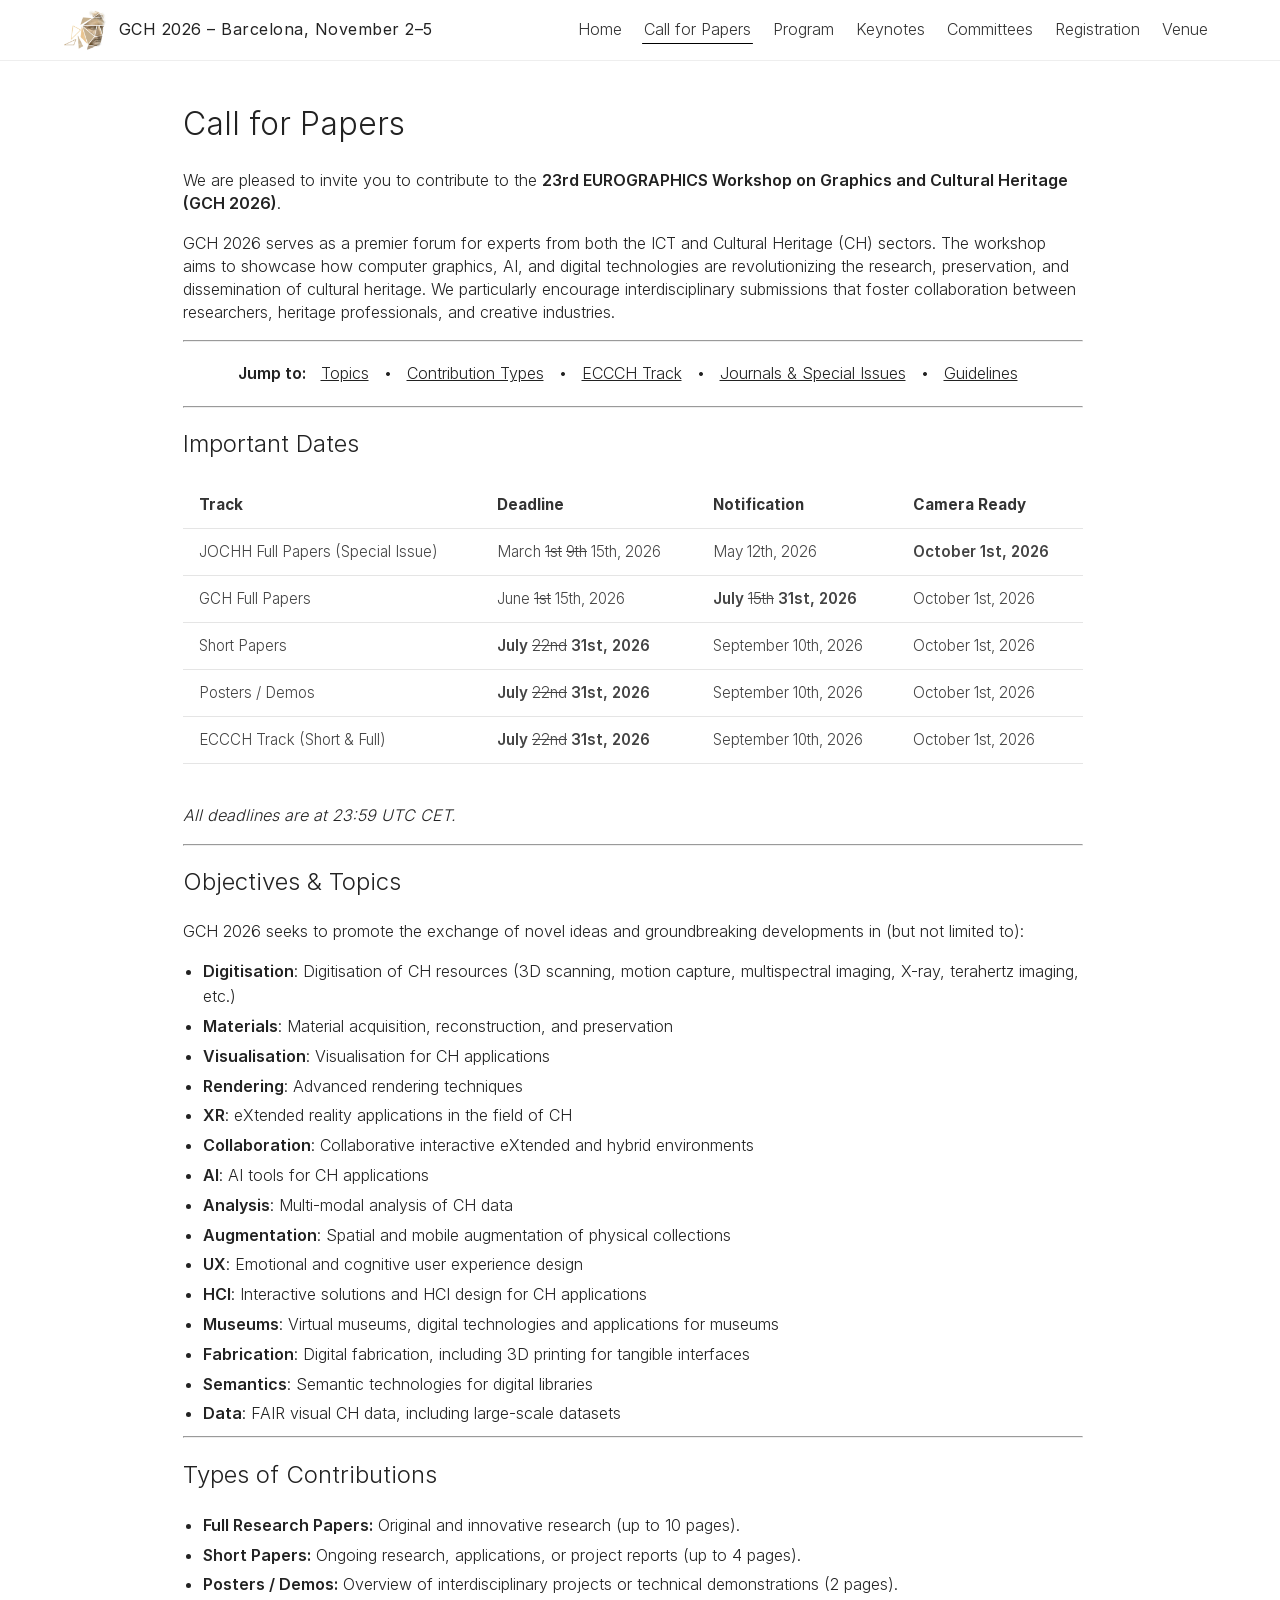
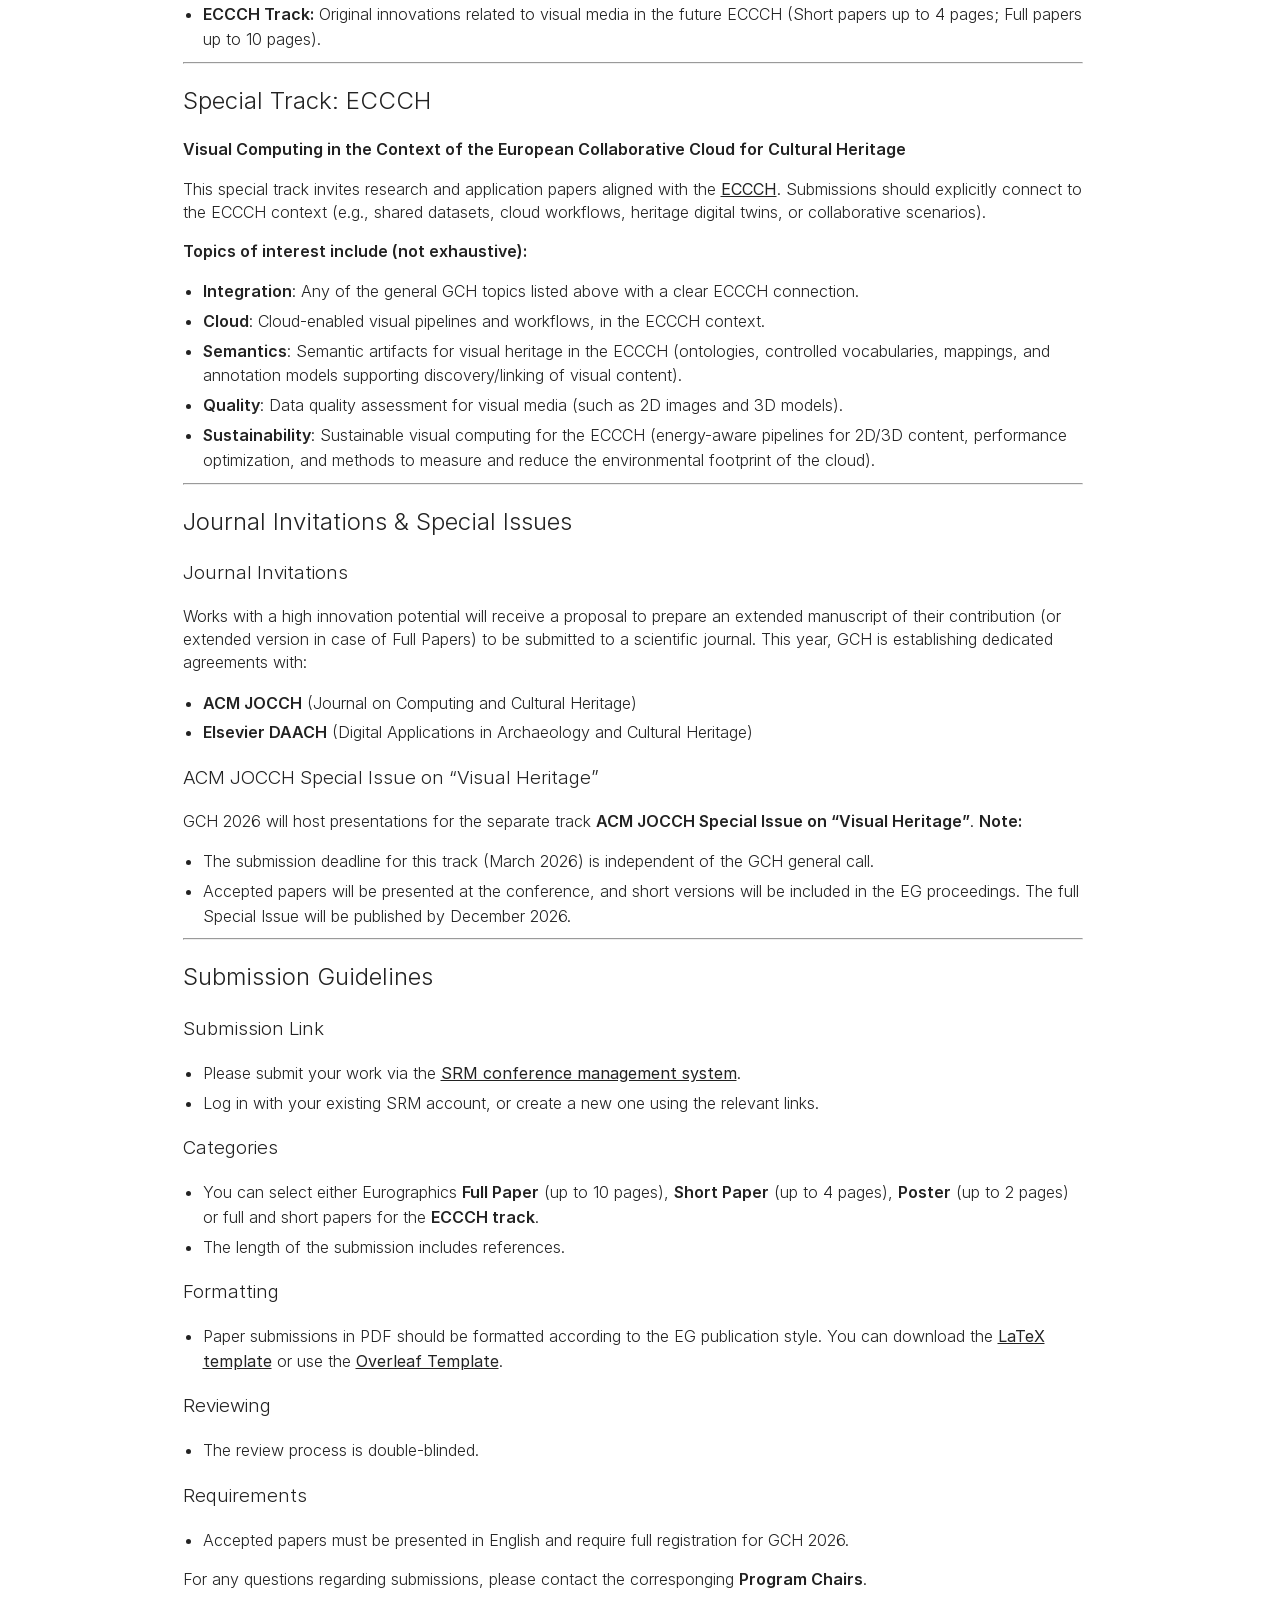
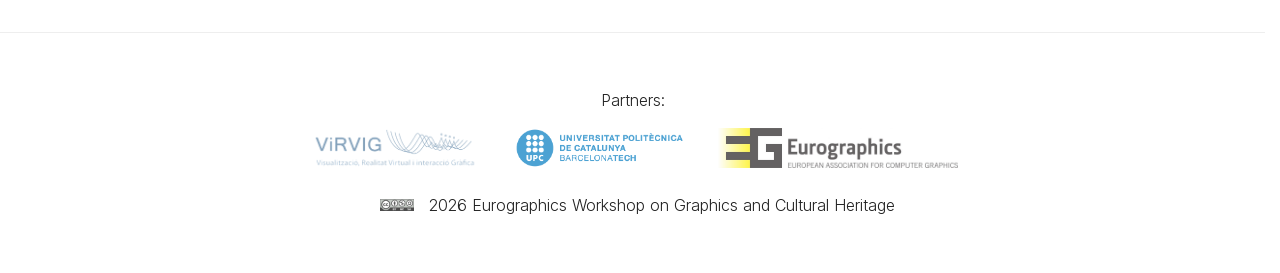
==== call-for-papers/index.html @ 3eab56d6 "registration opened" ====
<!DOCTYPE html>
<html lang="en">
<head>
  <meta name="google-site-verification" content="f0fb345a88e001f7" />
  
  <meta charset="UTF-8">
  <meta name="viewport" content="width=device-width, initial-scale=1.0">
  <title>Call for Papers - GCH 2026</title>
  <meta name="description" content="GCH 2026 — Eurographics Workshop on Graphics and Cultural Heritage. Barcelona, Nov 2–5. Call for papers, program, keynotes, and registration.">
  <meta name="keywords" content="GCH, Graphics and Cultural Heritage, Eurographics, conference, Barcelona 2026">
  <link rel="canonical" href="https://eg-gch2026.github.io/call-for-papers/">

  
  <meta property="og:type" content="article">
  <meta property="og:title" content="Call for Papers | GCH 2026 – Barcelona, November 2–5">
  <meta property="og:description" content="GCH 2026 — Eurographics Workshop on Graphics and Cultural Heritage. Barcelona, Nov 2–5. Call for papers, program, keynotes, and registration.">
  <meta property="og:image" content="https://eg-gch2026.github.io/images/hero-barcelona.jpg">
  <meta property="og:url" content="https://eg-gch2026.github.io/call-for-papers/">

  
  <meta name="twitter:card" content="summary_large_image">
  <meta name="twitter:title" content="Call for Papers | GCH 2026 – Barcelona, November 2–5">
  <meta name="twitter:description" content="GCH 2026 — Eurographics Workshop on Graphics and Cultural Heritage. Barcelona, Nov 2–5. Call for papers, program, keynotes, and registration.">
  <meta name="twitter:image" content="https://eg-gch2026.github.io/images/hero-barcelona.jpg">

  <meta http-equiv="Cache-Control" content="no-cache, no-store, must-revalidate">
  <meta http-equiv="Pragma" content="no-cache">
  <meta http-equiv="Expires" content="0">

  <link rel="stylesheet" href="https://eg-gch2026.github.io/css/style.css?v=1786518455">

  
  <script type="application/ld+json">
  {
    "@context": "https://schema.org",
    "@type": "Event",
    "name": "GCH 2026 – Barcelona, November 2–5",
    "startDate": "2026-11-02",
    "endDate": "2026-11-04",
    "eventAttendanceMode": "https://schema.org/OfflineEventAttendanceMode",
    "eventStatus": "https://schema.org/EventScheduled",
    "location": {
      "@type": "Place",
      "name": "Barcelona",
      "address": {
        "@type": "PostalAddress",
        "addressLocality": "Barcelona",
        "addressCountry": "ES"
      }
    },
    "image": ["https:\/\/eg-gch2026.github.io\/images\/hero-barcelona.jpg"],
    "description": "GCH 2026 — Eurographics Workshop on Graphics and Cultural Heritage. Barcelona, Nov 2–5. Call for papers, program, keynotes, and registration.",
    "organizer": {
      "@type": "Organization",
      "name": "Eurographics Workshop on GCH",
      "url": "https:\/\/eg-gch2026.github.io\/"
    },
    "performer": [
      {
      "@type": "Organization",
      "name": "Eurographics Workshop on GCH"
      }
    ],
    "offers": {
      "@type": "Offer",
      "url": "https:\/\/eg-gch2026.github.io\/registration/",
      "price": "0",
      "priceCurrency": "EUR",
      "availability": "https://schema.org/InStock",
      "validFrom": "2026-02-11T00:00:00Z"
    }
  }
  </script>


<script async src="https://www.googletagmanager.com/gtag/js?id=G-QQ6SKV91PN"></script>
<script>
  window.dataLayer = window.dataLayer || [];
  function gtag(){dataLayer.push(arguments);}
  gtag('js', new Date());

  gtag('config', 'G-QQ6SKV91PN');
</script>



</head>
<body>
  
  <noscript><iframe src="https://www.googletagmanager.com/ns.html?id=GTM-W7Z5C3RF"
  height="0" width="0" style="display:none;visibility:hidden"></iframe></noscript>
  
  <header>
  <nav>
    <div class="nav-brand">
      <img src="https://eg-gch2026.github.io/images/logo.png" alt="Logo">
      <span class="title">GCH 2026 – Barcelona, November 2–5</span>
    </div>

    <div class="nav-menu">
                                      
      
        
        
        
        
        <a href="https://eg-gch2026.github.io/" >
          Home
        </a>
      
        
        
        
        
        <a href="https://eg-gch2026.github.io/call-for-papers/" class="is-current" aria-current="page">
          Call for Papers
        </a>
      
        
        
        
        
        <a href="https://eg-gch2026.github.io/program/" >
          Program
        </a>
      
        
        
        
        
        <a href="https://eg-gch2026.github.io/keynotes/" >
          Keynotes
        </a>
      
        
        
        
        
        <a href="https://eg-gch2026.github.io/committees/" >
          Committees
        </a>
      
        
        
        
        
        <a href="https://eg-gch2026.github.io/registration/" >
          Registration
        </a>
      
        
        
        
        
        <a href="https://eg-gch2026.github.io/venue/" >
          Venue
        </a>
      
    </div>
  </nav>
</header>
  
  <main>
    <h1>Call for Papers</h1>
    <style>
  /* Fix per al scroll quan hi ha barra fixa */
  h2 {
    scroll-margin-top: 100px; 
  }

  /* Estil dels enllaços del menú superior */
  .jump-links {
    text-align: center;
    margin: 20px 0;
  }

  .jump-links a {
    color: inherit !important;
    text-decoration: underline !important;
    font-weight: 300;
    margin: 0 10px;
  }
  
  .jump-links a:hover {
    opacity: 0.6;
  }
</style>
<p>We are pleased to invite you to contribute to the <strong>23rd EUROGRAPHICS Workshop on Graphics and Cultural Heritage (GCH 2026)</strong>.</p>
<p>GCH 2026 serves as a premier forum for experts from both the ICT and Cultural Heritage (CH) sectors. The workshop aims to showcase how computer graphics, AI, and digital technologies are revolutionizing the research, preservation, and dissemination of cultural heritage. We particularly encourage interdisciplinary submissions that foster collaboration between researchers, heritage professionals, and creative industries.</p>
<hr>
<div class="jump-links">
<p><strong>Jump to:</strong> <a href="#topics">Topics</a> • <a href="#types-of-contributions">Contribution Types</a> • <a href="#special-track-eccch">ECCCH Track</a> • <a href="#journal-invitations--special-issues">Journals &amp; Special Issues</a> • <a href="#submission-guidelines">Guidelines</a></p>
</div>
<hr>
<h2 id="important-dates">Important Dates</h2>
<div class="dates-desktop">
  <table class="dates-table-desktop">
    <thead>
      <tr>
        <th>Track</th>
        <th>Deadline</th>
        <th>Notification</th>
        <th>Camera Ready</th>
      </tr>
    </thead>
    <tbody><tr>
            <td>JOCHH Full Papers (Special Issue)</td>
            <td>March <del>1st</del> <del>9th</del> 15th, 2026</td>
            <td>May 12th, 2026</td>
            <td><strong>October 1st, 2026</strong></td>
          </tr><tr>
            <td>GCH Full Papers</td>
            <td>June <del>1st</del> 15th, 2026</td>
            <td><strong>July</strong> <del>15th</del> <strong>31st, 2026</strong></td>
            <td>October 1st, 2026</td>
          </tr><tr>
            <td>Short Papers</td>
            <td><strong>July</strong> <del>22nd</del> <strong>31st, 2026</strong></td>
            <td>September 10th, 2026</td>
            <td>October 1st, 2026</td>
          </tr><tr>
            <td>Posters / Demos</td>
            <td><strong>July</strong> <del>22nd</del> <strong>31st, 2026</strong></td>
            <td>September 10th, 2026</td>
            <td>October 1st, 2026</td>
          </tr><tr>
            <td>ECCCH Track (Short &amp; Full)</td>
            <td><strong>July</strong> <del>22nd</del> <strong>31st, 2026</strong></td>
            <td>September 10th, 2026</td>
            <td>October 1st, 2026</td>
          </tr>
    </tbody>
  </table>
</div>

<div class="dates-table-cards"><div class="table-card">
        <div><strong>Track:</strong> JOCHH Full Papers (Special Issue)</div>
        <div><strong>Deadline:</strong> March <del>1st</del> <del>9th</del> 15th, 2026</div>
        <div><strong>Notification:</strong> May 12th, 2026</div>
        <div><strong>Camera Ready:</strong> <strong>October 1st, 2026</strong></div>
      </div><div class="table-card">
        <div><strong>Track:</strong> GCH Full Papers</div>
        <div><strong>Deadline:</strong> June <del>1st</del> 15th, 2026</div>
        <div><strong>Notification:</strong> <strong>July</strong> <del>15th</del> <strong>31st, 2026</strong></div>
        <div><strong>Camera Ready:</strong> October 1st, 2026</div>
      </div><div class="table-card">
        <div><strong>Track:</strong> Short Papers</div>
        <div><strong>Deadline:</strong> <strong>July</strong> <del>22nd</del> <strong>31st, 2026</strong></div>
        <div><strong>Notification:</strong> September 10th, 2026</div>
        <div><strong>Camera Ready:</strong> October 1st, 2026</div>
      </div><div class="table-card">
        <div><strong>Track:</strong> Posters / Demos</div>
        <div><strong>Deadline:</strong> <strong>July</strong> <del>22nd</del> <strong>31st, 2026</strong></div>
        <div><strong>Notification:</strong> September 10th, 2026</div>
        <div><strong>Camera Ready:</strong> October 1st, 2026</div>
      </div><div class="table-card">
        <div><strong>Track:</strong> ECCCH Track (Short &amp; Full)</div>
        <div><strong>Deadline:</strong> <strong>July</strong> <del>22nd</del> <strong>31st, 2026</strong></div>
        <div><strong>Notification:</strong> September 10th, 2026</div>
        <div><strong>Camera Ready:</strong> October 1st, 2026</div>
      </div>
</div>
<p><em>All deadlines are at 23:59 UTC CET.</em></p>
<hr>
<h2 id="topics" class="gch-section-title">Objectives &amp; Topics</h2>
<p>GCH 2026 seeks to promote the exchange of novel ideas and groundbreaking developments in (but not limited to):</p>
<ul>
<li><strong>Digitisation</strong>: Digitisation of CH resources (3D scanning, motion capture, multispectral imaging, X-ray, terahertz imaging, etc.)</li>
<li><strong>Materials</strong>: Material acquisition, reconstruction, and preservation</li>
<li><strong>Visualisation</strong>: Visualisation for CH applications</li>
<li><strong>Rendering</strong>: Advanced rendering techniques</li>
<li><strong>XR</strong>: eXtended reality applications in the field of CH</li>
<li><strong>Collaboration</strong>: Collaborative interactive eXtended and hybrid environments</li>
<li><strong>AI</strong>: AI tools for CH applications</li>
<li><strong>Analysis</strong>: Multi-modal analysis of CH data</li>
<li><strong>Augmentation</strong>: Spatial and mobile augmentation of physical collections</li>
<li><strong>UX</strong>: Emotional and cognitive user experience design</li>
<li><strong>HCI</strong>: Interactive solutions and HCI design for CH applications</li>
<li><strong>Museums</strong>: Virtual museums, digital technologies and applications for museums</li>
<li><strong>Fabrication</strong>: Digital fabrication, including 3D printing for tangible interfaces</li>
<li><strong>Semantics</strong>: Semantic technologies for digital libraries</li>
<li><strong>Data</strong>: FAIR visual CH data, including large-scale datasets</li>
</ul>
<hr>
<h2 id="types-of-contributions">Types of Contributions</h2>
<ul>
<li><strong>Full Research Papers:</strong> Original and innovative research (up to 10 pages).</li>
<li><strong>Short Papers:</strong> Ongoing research, applications, or project reports (up to 4 pages).</li>
<li><strong>Posters / Demos:</strong> Overview of interdisciplinary projects or technical demonstrations (2 pages).</li>
<li><strong>ECCCH Track:</strong> Original innovations related to visual media in the future ECCCH (Short papers up to 4 pages; Full papers up to 10 pages).</li>
</ul>
<hr>
<h2 id="special-track-eccch">Special Track: ECCCH</h2>
<p><strong>Visual Computing in the Context of the European Collaborative Cloud for Cultural Heritage</strong></p>
<p>This special track invites research and application papers aligned with the <a href="https://www.echoes-eccch.eu/community">ECCCH</a>. Submissions should explicitly connect to the ECCCH context (e.g., shared datasets, cloud workflows, heritage digital twins, or collaborative scenarios).</p>
<p><strong>Topics of interest include (not exhaustive):</strong></p>
<ul>
<li><strong>Integration</strong>: Any of the general GCH topics listed above with a clear ECCCH connection.</li>
<li><strong>Cloud</strong>: Cloud-enabled visual pipelines and workflows, in the ECCCH context.</li>
<li><strong>Semantics</strong>: Semantic artifacts for visual heritage in the ECCCH (ontologies, controlled vocabularies, mappings, and annotation models supporting discovery/linking of visual content).</li>
<li><strong>Quality</strong>: Data quality assessment for visual media (such as 2D images and 3D models).</li>
<li><strong>Sustainability</strong>: Sustainable visual computing for the ECCCH (energy-aware pipelines for 2D/3D content, performance optimization, and methods to measure and reduce the environmental footprint of the cloud).</li>
</ul>
<hr>
<h2 id="journal-invitations--special-issues">Journal Invitations &amp; Special Issues</h2>
<h3 id="journal-invitations">Journal Invitations</h3>
<p>Works with a high innovation potential will receive a proposal to prepare an extended manuscript of their contribution (or extended version in case of Full Papers) to be submitted to a scientific journal. This year, GCH is establishing dedicated agreements with:</p>
<ul>
<li><strong>ACM JOCCH</strong> (Journal on Computing and Cultural Heritage)</li>
<li><strong>Elsevier DAACH</strong> (Digital Applications in Archaeology and Cultural Heritage)</li>
</ul>
<h3 id="acm-jocch-special-issue-on-visual-heritage">ACM JOCCH Special Issue on “Visual Heritage”</h3>
<p>GCH 2026 will host presentations for the separate track <strong>ACM JOCCH Special Issue on &ldquo;Visual Heritage&rdquo;</strong>.
<strong>Note:</strong></p>
<ul>
<li>The submission deadline for this track (March 2026) is independent of the GCH general call.</li>
<li>Accepted papers will be presented at the conference, and short versions will be included in the EG proceedings. The full Special Issue will be published by December 2026.</li>
</ul>
<hr>
<h2 id="submission-guidelines">Submission Guidelines</h2>
<h3 id="submission-link">Submission Link</h3>
<ul>
<li>Please submit your work via the <a href="https://srmv2.eg.org/COMFy/Conference/GCH_2026">SRM conference management system</a>.</li>
<li>Log in with your existing SRM account, or create a new one using the relevant links.</li>
</ul>
<h3 id="categories">Categories</h3>
<ul>
<li>You can select either Eurographics <strong>Full Paper</strong> (up to 10 pages), <strong>Short Paper</strong> (up to 4 pages), <strong>Poster</strong> (up to 2 pages) or full and short papers for the <strong>ECCCH track</strong>.</li>
<li>The length of the submission includes references.</li>
</ul>
<h3 id="formatting">Formatting</h3>
<ul>
<li>Paper submissions in PDF should be formatted according to the EG publication style. You can download the <a href="https://eg-gch2026.github.io/GCH2026___Adapted_Eurographics_Style.zip">LaTeX template</a> or use the <a href="https://www.overleaf.com/latex/templates/gch2026-official-latex-template/mksydnbgwydx">Overleaf Template</a>.</li>
</ul>
<h3 id="reviewing">Reviewing</h3>
<ul>
<li>The review process is double-blinded.</li>
</ul>
<h3 id="requirements">Requirements</h3>
<ul>
<li>Accepted papers must be presented in English and require full registration for GCH 2026.</li>
</ul>
<p>For any questions regarding submissions, please contact the corresponging <strong>Program Chairs</strong>.</p>

  </main>

  <footer>
  <p>Partners:</p>
  <div>
    <a href="https://www.virvig.eu/"><img src="https://eg-gch2026.github.io/images/virvig.png" alt="ViRVIG"></a>
    <a href="https://www.upc.edu"><img src="https://eg-gch2026.github.io/images/upc.png" alt="Universitat Politècnica de Catalunya"></a>
    <a href="https://www.eg.org"><img src="https://eg-gch2026.github.io/images/eg.jpg" alt="Eurographics"></a>
  </div>
  <p style="margin-top:20px;"><a href="https://creativecommons.org/licenses/by-nc-sa/4.0/"><img style="height:12px" src="https://eg-gch2026.github.io/images/by-nc-sa.png" alt="CC-BY-NC-SA license"></a> 2026 Eurographics Workshop on Graphics and Cultural Heritage</p>
</footer>
</body>
</html>
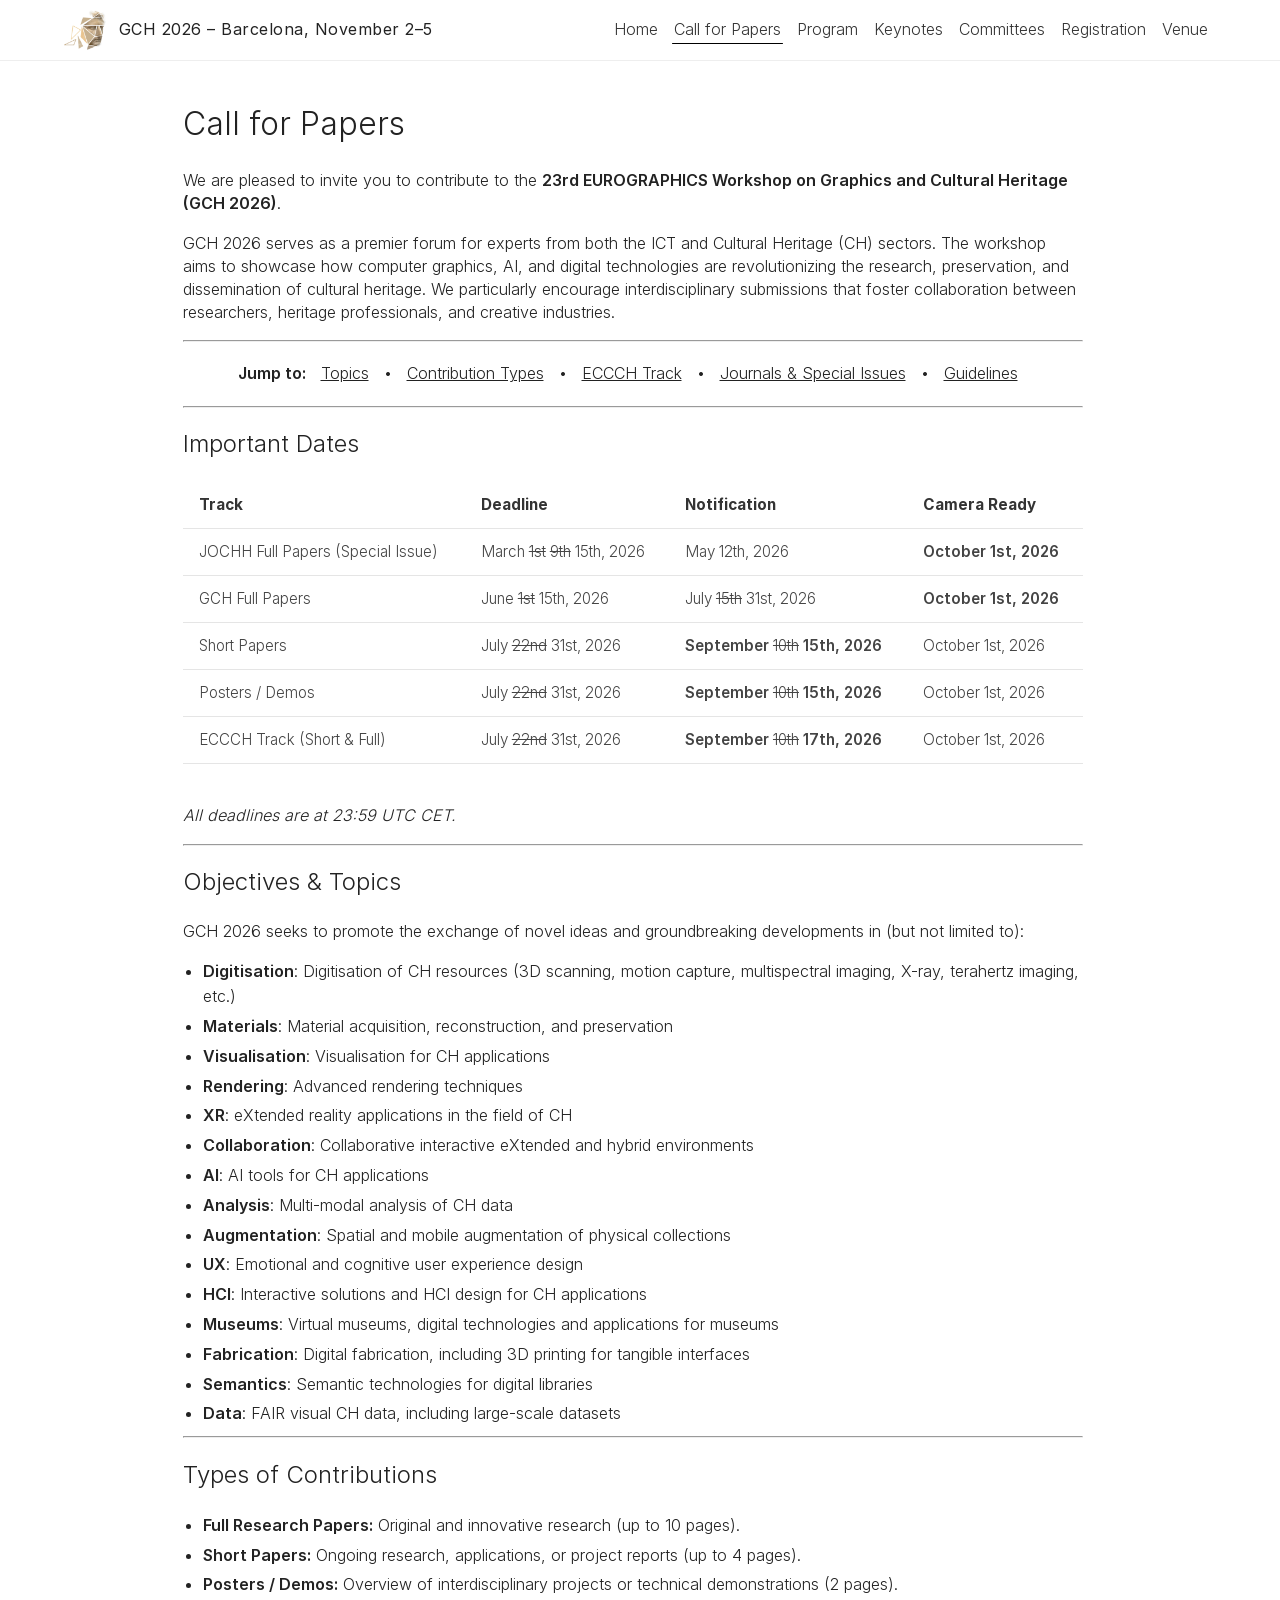
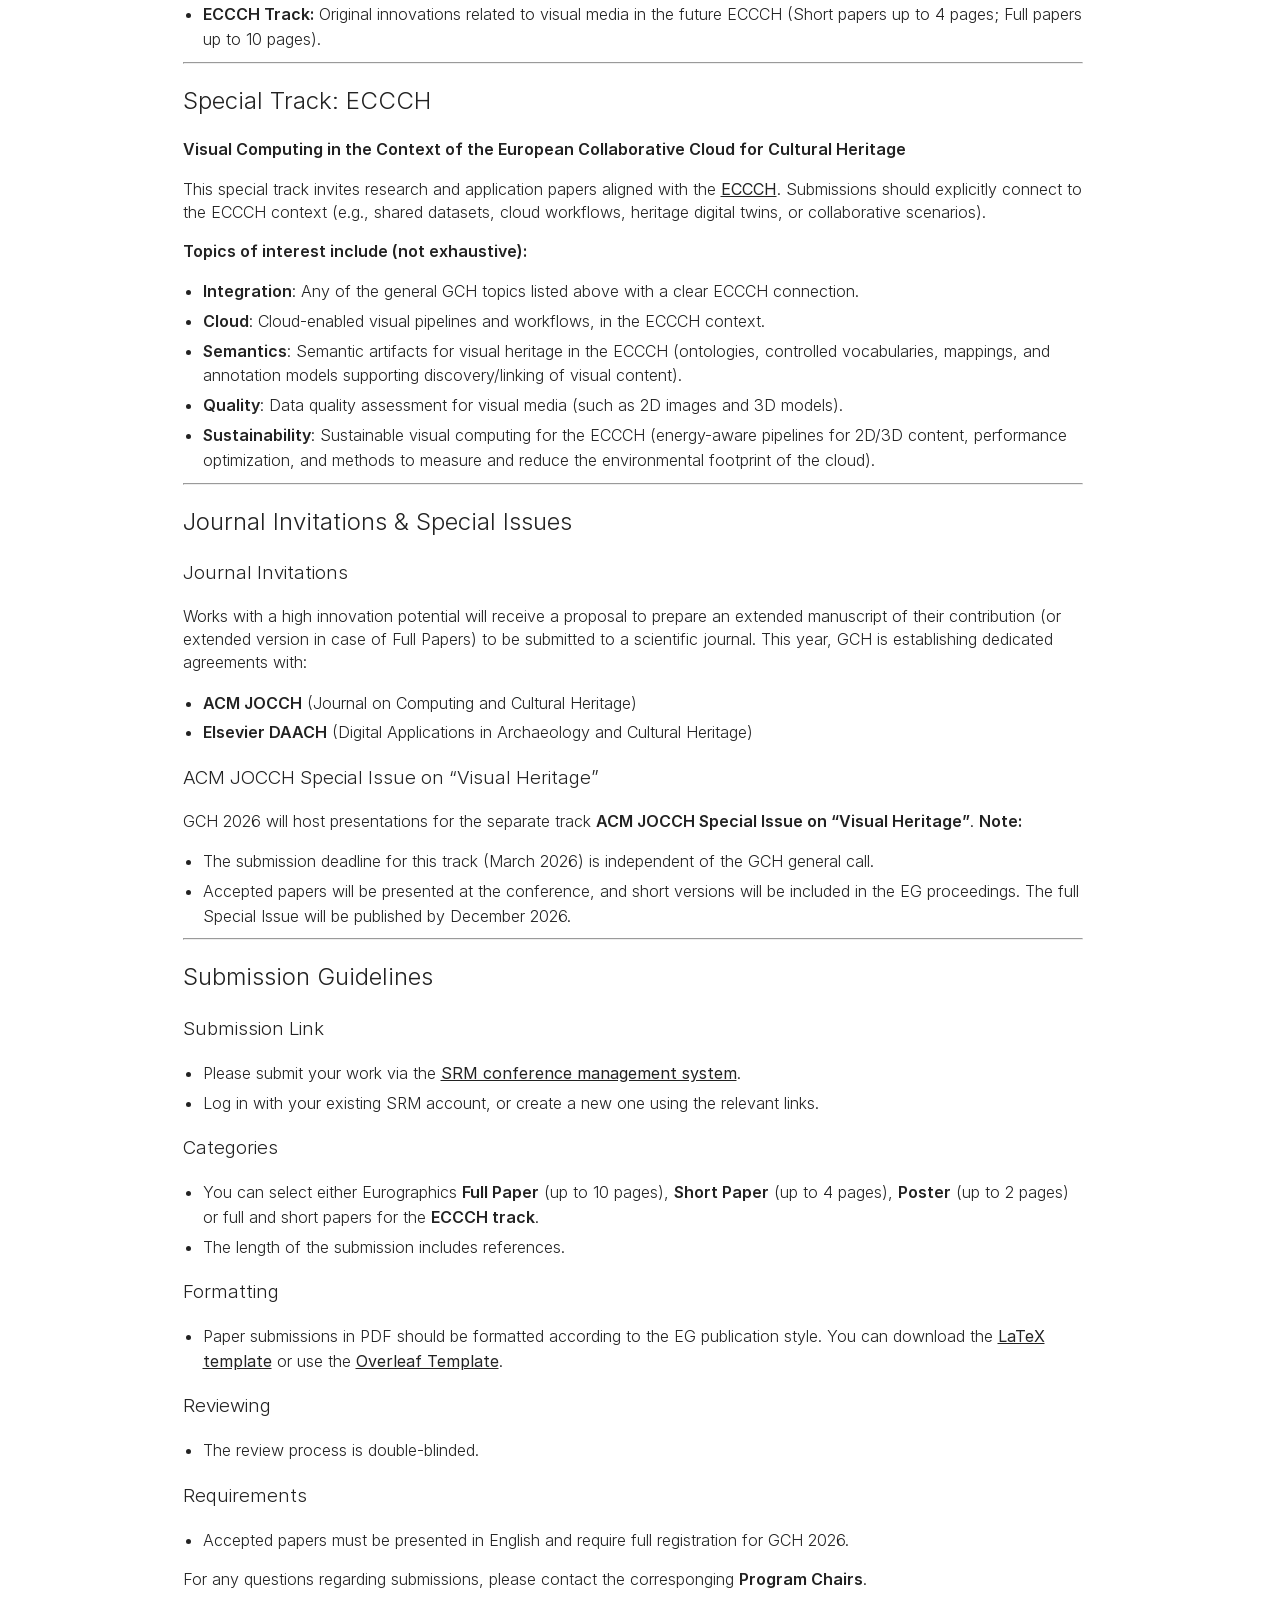
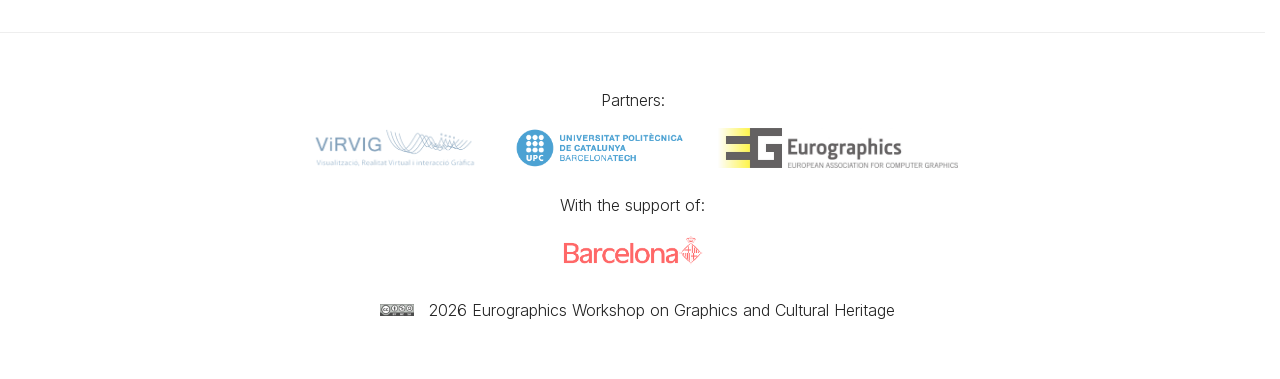
==== commit 04c2a4cb: "release 18/09: included program keynotes and updated dates" ====
--- a/call-for-papers/index.html
+++ b/call-for-papers/index.html
@@ -27,7 +27,8 @@
   <meta http-equiv="Pragma" content="no-cache">
   <meta http-equiv="Expires" content="0">
 
-  <link rel="stylesheet" href="https://eg-gch2026.github.io/css/style.css?v=1786518455">
+  <link rel="stylesheet" href="https://eg-gch2026.github.io/css/style.css?v=1789725000">
+  <script defer src="https://eg-gch2026.github.io/js/menu.js?v=1789725000"></script>
 
   
   <script type="application/ld+json">
@@ -98,67 +99,73 @@
     </div>
 
     <div class="nav-menu">
-                                      
-      
-        
-        
-        
-        
-        <a href="https://eg-gch2026.github.io/" >
-          Home
-        </a>
-      
-        
-        
-        
-        
-        <a href="https://eg-gch2026.github.io/call-for-papers/" class="is-current" aria-current="page">
-          Call for Papers
-        </a>
-      
-        
-        
-        
-        
-        <a href="https://eg-gch2026.github.io/program/" >
-          Program
-        </a>
-      
-        
-        
-        
-        
-        <a href="https://eg-gch2026.github.io/keynotes/" >
-          Keynotes
-        </a>
-      
-        
-        
-        
-        
-        <a href="https://eg-gch2026.github.io/committees/" >
-          Committees
-        </a>
-      
-        
-        
-        
-        
-        <a href="https://eg-gch2026.github.io/registration/" >
-          Registration
-        </a>
-      
-        
-        
-        
-        
-        <a href="https://eg-gch2026.github.io/venue/" >
-          Venue
-        </a>
-      
+      <button class="menu-toggle" aria-label="Toggle navigation menu" aria-expanded="false">
+        &#9776; 
+      </button>
+      <div class="menu-items">
+                                        
+        
+          
+          
+          
+          
+          <a href="https://eg-gch2026.github.io/" >
+            Home
+          </a>
+        
+          
+          
+          
+          
+          <a href="https://eg-gch2026.github.io/call-for-papers/" class="is-current" aria-current="page">
+            Call for Papers
+          </a>
+        
+          
+          
+          
+          
+          <a href="https://eg-gch2026.github.io/program/" >
+            Program
+          </a>
+        
+          
+          
+          
+          
+          <a href="https://eg-gch2026.github.io/keynotes/" >
+            Keynotes
+          </a>
+        
+          
+          
+          
+          
+          <a href="https://eg-gch2026.github.io/committees/" >
+            Committees
+          </a>
+        
+          
+          
+          
+          
+          <a href="https://eg-gch2026.github.io/registration/" >
+            Registration
+          </a>
+        
+          
+          
+          
+          
+          <a href="https://eg-gch2026.github.io/venue/" >
+            Venue
+          </a>
+        
+      </div>
     </div>
   </nav>
 </header>
+
   
   <main>
     <h1>Call for Papers</h1>
@@ -211,22 +218,22 @@
           </tr><tr>
             <td>GCH Full Papers</td>
             <td>June <del>1st</del> 15th, 2026</td>
-            <td><strong>July</strong> <del>15th</del> <strong>31st, 2026</strong></td>
-            <td>October 1st, 2026</td>
+            <td>July <del>15th</del> 31st, 2026</td>
+            <td><strong>October 1st, 2026</strong></td>
           </tr><tr>
             <td>Short Papers</td>
-            <td><strong>July</strong> <del>22nd</del> <strong>31st, 2026</strong></td>
-            <td>September 10th, 2026</td>
+            <td>July <del>22nd</del> 31st, 2026</td>
+            <td><strong>September</strong> <del>10th</del> <strong>15th, 2026</strong></td>
             <td>October 1st, 2026</td>
           </tr><tr>
             <td>Posters / Demos</td>
-            <td><strong>July</strong> <del>22nd</del> <strong>31st, 2026</strong></td>
-            <td>September 10th, 2026</td>
+            <td>July <del>22nd</del> 31st, 2026</td>
+            <td><strong>September</strong> <del>10th</del> <strong>15th, 2026</strong></td>
             <td>October 1st, 2026</td>
           </tr><tr>
             <td>ECCCH Track (Short &amp; Full)</td>
-            <td><strong>July</strong> <del>22nd</del> <strong>31st, 2026</strong></td>
-            <td>September 10th, 2026</td>
+            <td>July <del>22nd</del> 31st, 2026</td>
+            <td><strong>September</strong> <del>10th</del> <strong>17th, 2026</strong></td>
             <td>October 1st, 2026</td>
           </tr>
     </tbody>
@@ -241,22 +248,22 @@
       </div><div class="table-card">
         <div><strong>Track:</strong> GCH Full Papers</div>
         <div><strong>Deadline:</strong> June <del>1st</del> 15th, 2026</div>
-        <div><strong>Notification:</strong> <strong>July</strong> <del>15th</del> <strong>31st, 2026</strong></div>
-        <div><strong>Camera Ready:</strong> October 1st, 2026</div>
+        <div><strong>Notification:</strong> July <del>15th</del> 31st, 2026</div>
+        <div><strong>Camera Ready:</strong> <strong>October 1st, 2026</strong></div>
       </div><div class="table-card">
         <div><strong>Track:</strong> Short Papers</div>
-        <div><strong>Deadline:</strong> <strong>July</strong> <del>22nd</del> <strong>31st, 2026</strong></div>
-        <div><strong>Notification:</strong> September 10th, 2026</div>
+        <div><strong>Deadline:</strong> July <del>22nd</del> 31st, 2026</div>
+        <div><strong>Notification:</strong> <strong>September</strong> <del>10th</del> <strong>15th, 2026</strong></div>
         <div><strong>Camera Ready:</strong> October 1st, 2026</div>
       </div><div class="table-card">
         <div><strong>Track:</strong> Posters / Demos</div>
-        <div><strong>Deadline:</strong> <strong>July</strong> <del>22nd</del> <strong>31st, 2026</strong></div>
-        <div><strong>Notification:</strong> September 10th, 2026</div>
+        <div><strong>Deadline:</strong> July <del>22nd</del> 31st, 2026</div>
+        <div><strong>Notification:</strong> <strong>September</strong> <del>10th</del> <strong>15th, 2026</strong></div>
         <div><strong>Camera Ready:</strong> October 1st, 2026</div>
       </div><div class="table-card">
         <div><strong>Track:</strong> ECCCH Track (Short &amp; Full)</div>
-        <div><strong>Deadline:</strong> <strong>July</strong> <del>22nd</del> <strong>31st, 2026</strong></div>
-        <div><strong>Notification:</strong> September 10th, 2026</div>
+        <div><strong>Deadline:</strong> July <del>22nd</del> 31st, 2026</div>
+        <div><strong>Notification:</strong> <strong>September</strong> <del>10th</del> <strong>17th, 2026</strong></div>
         <div><strong>Camera Ready:</strong> October 1st, 2026</div>
       </div>
 </div>
@@ -351,6 +358,10 @@
     <a href="https://www.upc.edu"><img src="https://eg-gch2026.github.io/images/upc.png" alt="Universitat Politècnica de Catalunya"></a>
     <a href="https://www.eg.org"><img src="https://eg-gch2026.github.io/images/eg.jpg" alt="Eurographics"></a>
   </div>
+  <p style="margin-top:20px;">With the support of:</p>
+  <div>
+    <a href="https://www.barcelona.cat" target="_blank" rel="noopener"><img src="https://eg-gch2026.github.io/images/AJBCN_Sign_Com_Vermell_Transparent.png" alt="Ajuntament de Barcelona"></a>
+  </div>
   <p style="margin-top:20px;"><a href="https://creativecommons.org/licenses/by-nc-sa/4.0/"><img style="height:12px" src="https://eg-gch2026.github.io/images/by-nc-sa.png" alt="CC-BY-NC-SA license"></a> 2026 Eurographics Workshop on Graphics and Cultural Heritage</p>
 </footer>
 </body>
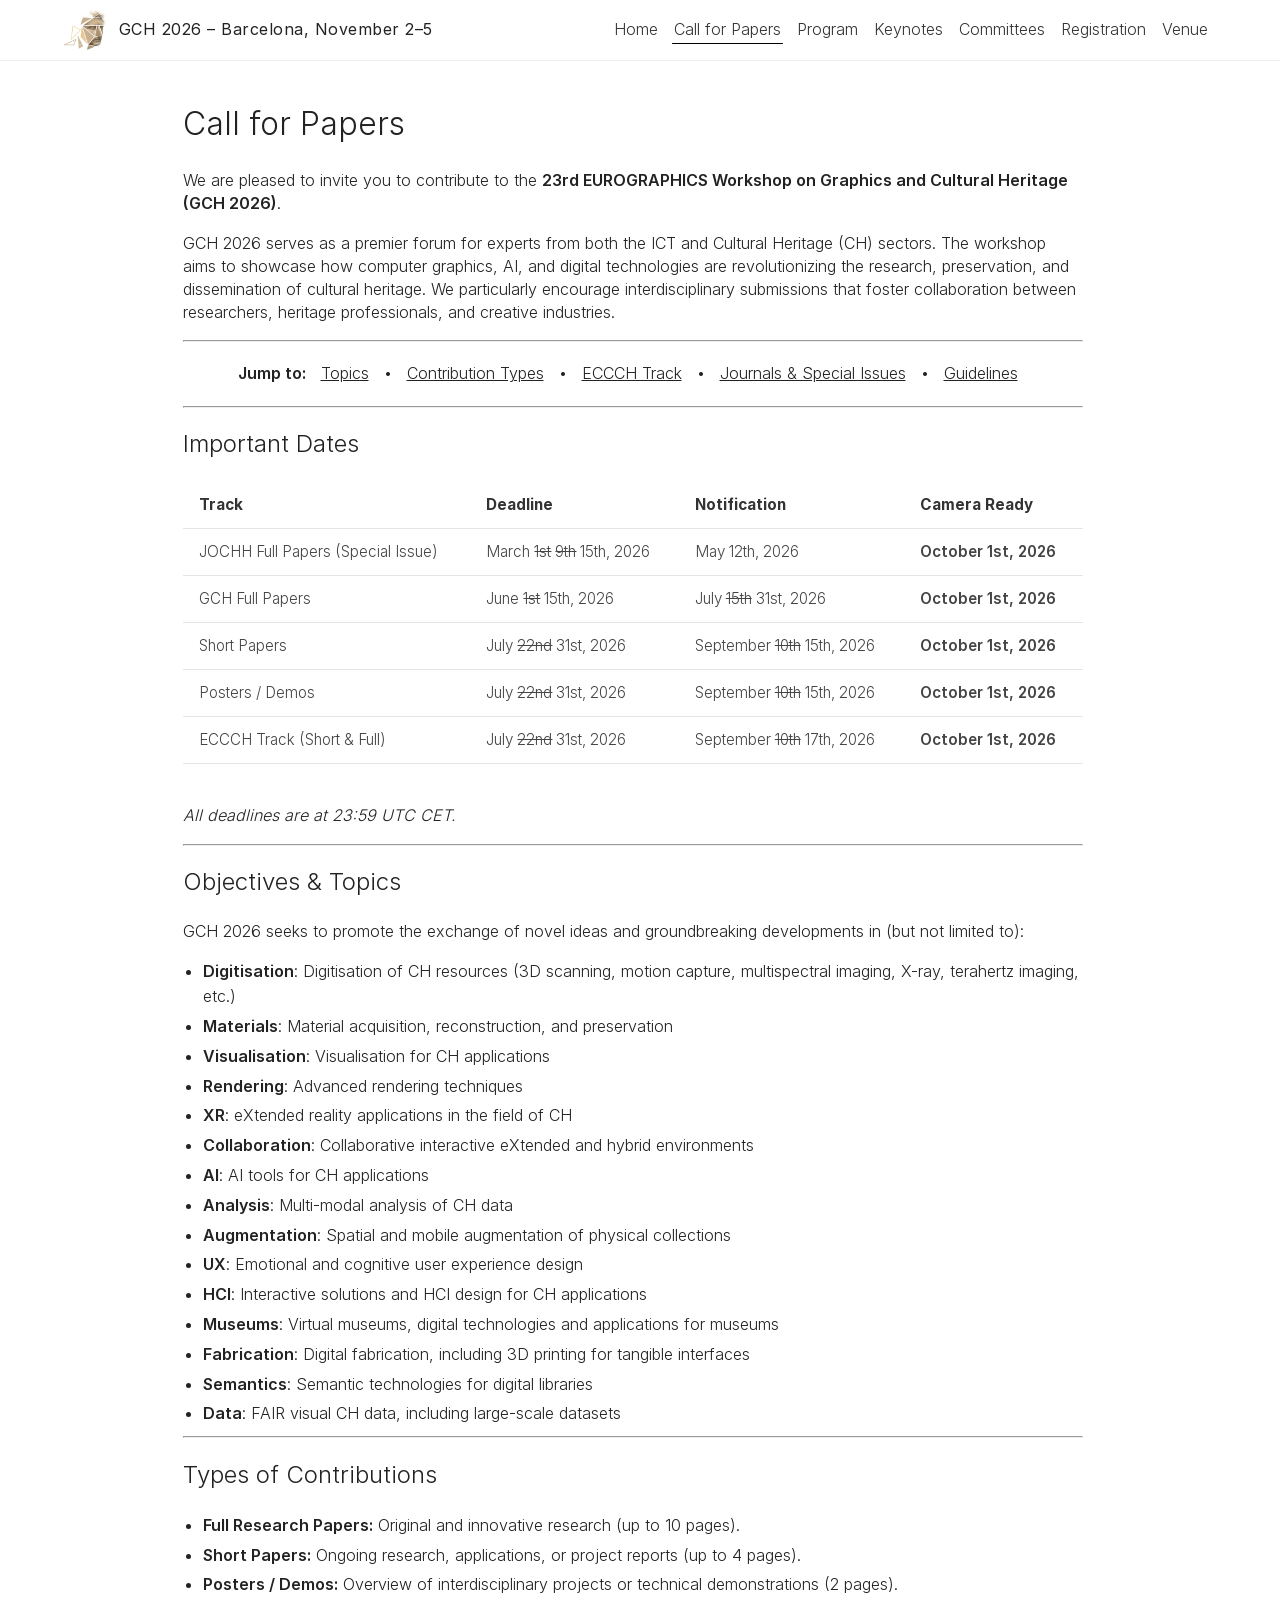
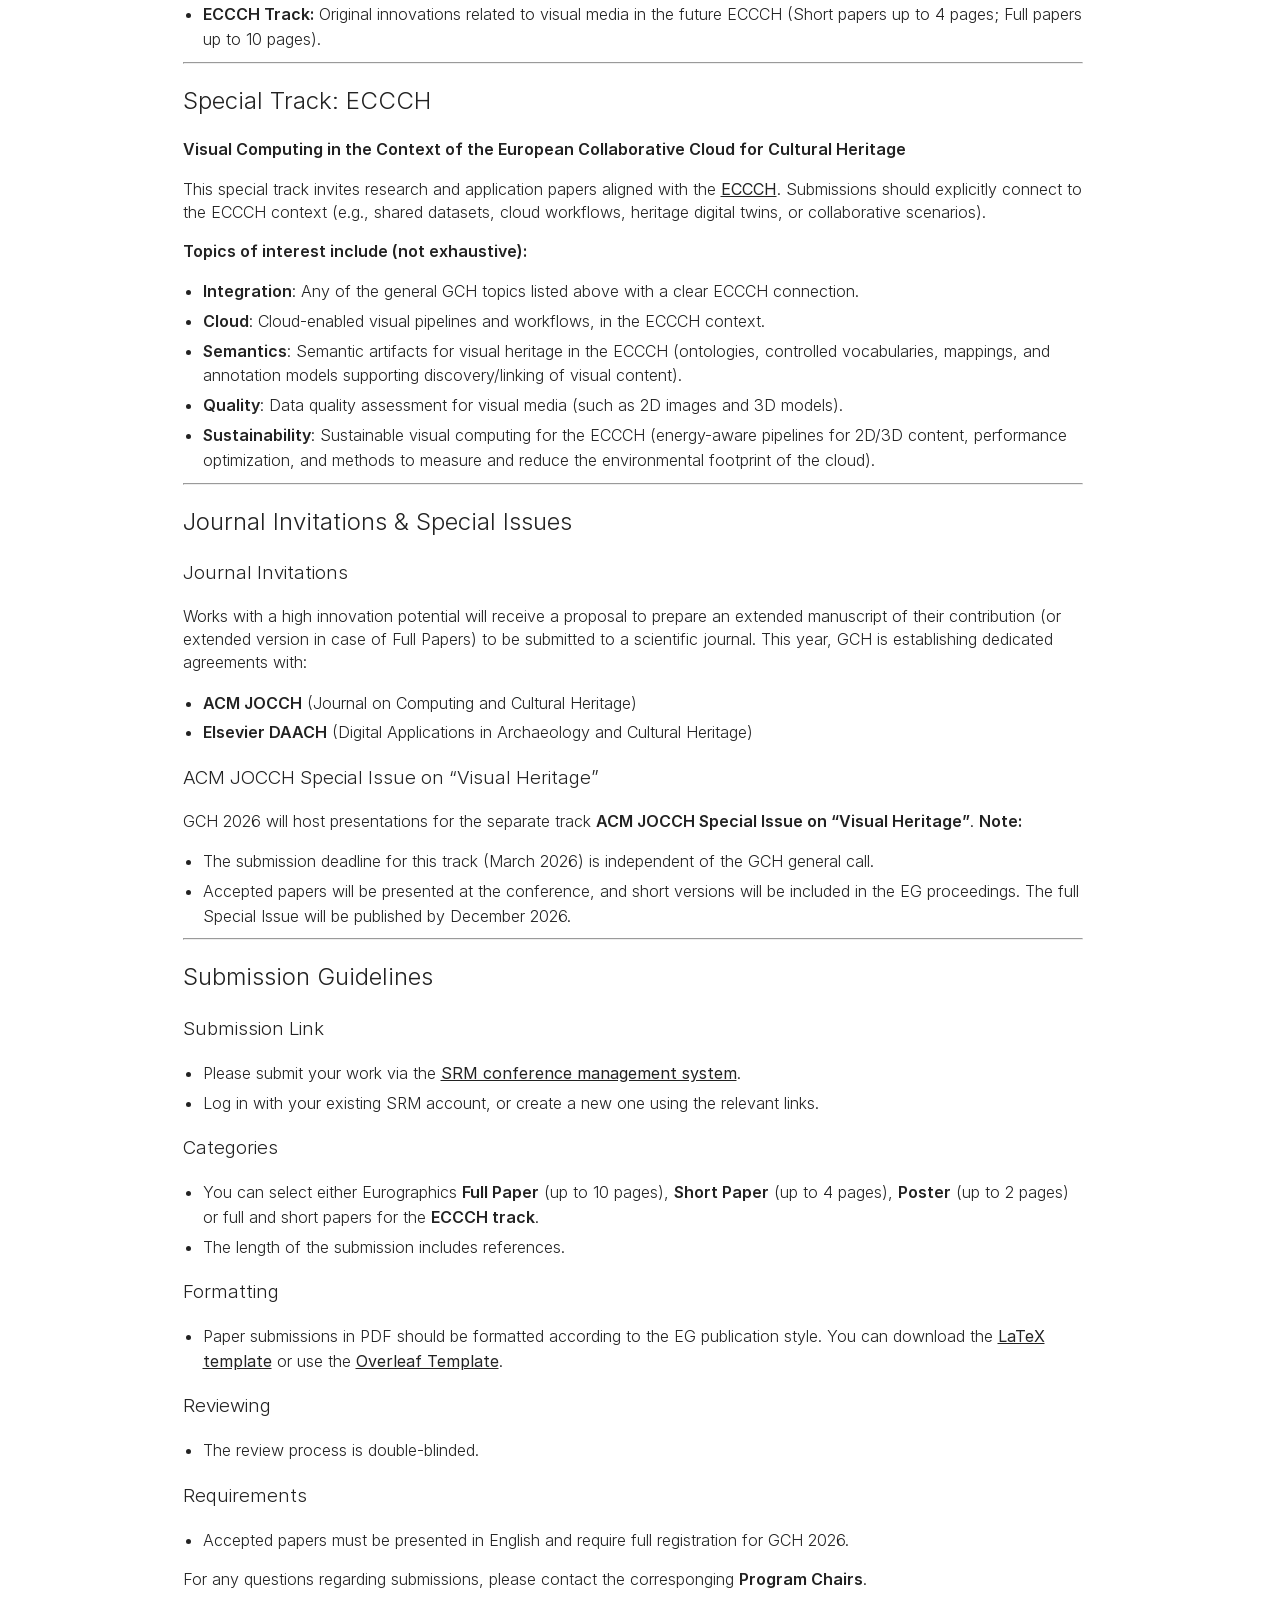
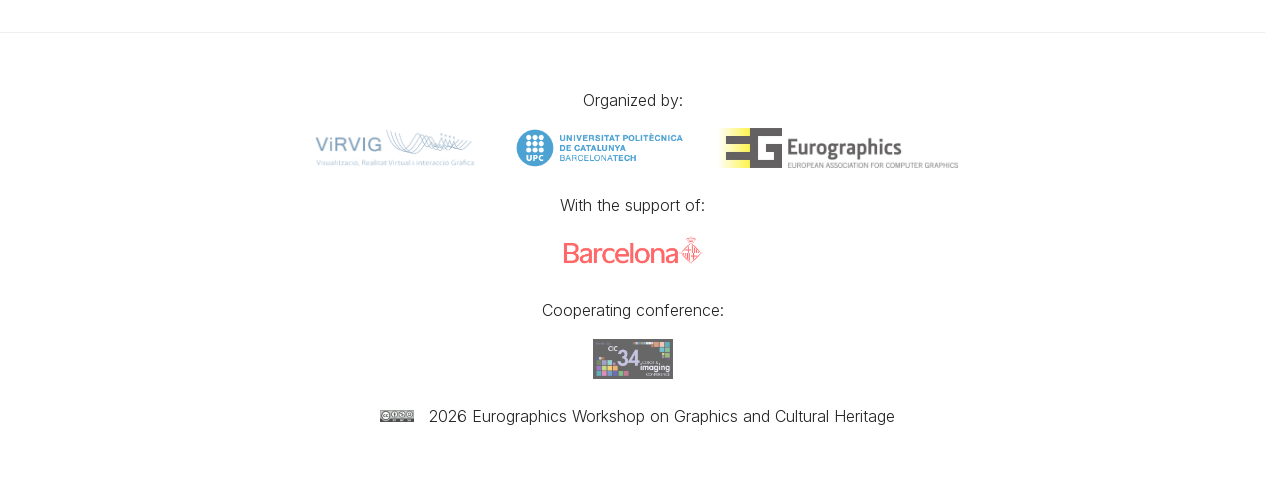
==== commit dfd0e3ca: "- updated 9/10" ====
--- a/call-for-papers/index.html
+++ b/call-for-papers/index.html
@@ -27,8 +27,8 @@
   <meta http-equiv="Pragma" content="no-cache">
   <meta http-equiv="Expires" content="0">
 
-  <link rel="stylesheet" href="https://eg-gch2026.github.io/css/style.css?v=1789725000">
-  <script defer src="https://eg-gch2026.github.io/js/menu.js?v=1789725000"></script>
+  <link rel="stylesheet" href="https://eg-gch2026.github.io/css/style.css?v=1791581268">
+  <script defer src="https://eg-gch2026.github.io/js/menu.js?v=1791581268"></script>
 
   
   <script type="application/ld+json">
@@ -223,18 +223,18 @@
           </tr><tr>
             <td>Short Papers</td>
             <td>July <del>22nd</del> 31st, 2026</td>
-            <td><strong>September</strong> <del>10th</del> <strong>15th, 2026</strong></td>
-            <td>October 1st, 2026</td>
+            <td>September <del>10th</del> 15th, 2026</td>
+            <td><strong>October 1st, 2026</strong></td>
           </tr><tr>
             <td>Posters / Demos</td>
             <td>July <del>22nd</del> 31st, 2026</td>
-            <td><strong>September</strong> <del>10th</del> <strong>15th, 2026</strong></td>
-            <td>October 1st, 2026</td>
+            <td>September <del>10th</del> 15th, 2026</td>
+            <td><strong>October 1st, 2026</strong></td>
           </tr><tr>
             <td>ECCCH Track (Short &amp; Full)</td>
             <td>July <del>22nd</del> 31st, 2026</td>
-            <td><strong>September</strong> <del>10th</del> <strong>17th, 2026</strong></td>
-            <td>October 1st, 2026</td>
+            <td>September <del>10th</del> 17th, 2026</td>
+            <td><strong>October 1st, 2026</strong></td>
           </tr>
     </tbody>
   </table>
@@ -253,18 +253,18 @@
       </div><div class="table-card">
         <div><strong>Track:</strong> Short Papers</div>
         <div><strong>Deadline:</strong> July <del>22nd</del> 31st, 2026</div>
-        <div><strong>Notification:</strong> <strong>September</strong> <del>10th</del> <strong>15th, 2026</strong></div>
-        <div><strong>Camera Ready:</strong> October 1st, 2026</div>
+        <div><strong>Notification:</strong> September <del>10th</del> 15th, 2026</div>
+        <div><strong>Camera Ready:</strong> <strong>October 1st, 2026</strong></div>
       </div><div class="table-card">
         <div><strong>Track:</strong> Posters / Demos</div>
         <div><strong>Deadline:</strong> July <del>22nd</del> 31st, 2026</div>
-        <div><strong>Notification:</strong> <strong>September</strong> <del>10th</del> <strong>15th, 2026</strong></div>
-        <div><strong>Camera Ready:</strong> October 1st, 2026</div>
+        <div><strong>Notification:</strong> September <del>10th</del> 15th, 2026</div>
+        <div><strong>Camera Ready:</strong> <strong>October 1st, 2026</strong></div>
       </div><div class="table-card">
         <div><strong>Track:</strong> ECCCH Track (Short &amp; Full)</div>
         <div><strong>Deadline:</strong> July <del>22nd</del> 31st, 2026</div>
-        <div><strong>Notification:</strong> <strong>September</strong> <del>10th</del> <strong>17th, 2026</strong></div>
-        <div><strong>Camera Ready:</strong> October 1st, 2026</div>
+        <div><strong>Notification:</strong> September <del>10th</del> 17th, 2026</div>
+        <div><strong>Camera Ready:</strong> <strong>October 1st, 2026</strong></div>
       </div>
 </div>
 <p><em>All deadlines are at 23:59 UTC CET.</em></p>
@@ -352,7 +352,7 @@
   </main>
 
   <footer>
-  <p>Partners:</p>
+  <p>Organized by:</p>
   <div>
     <a href="https://www.virvig.eu/"><img src="https://eg-gch2026.github.io/images/virvig.png" alt="ViRVIG"></a>
     <a href="https://www.upc.edu"><img src="https://eg-gch2026.github.io/images/upc.png" alt="Universitat Politècnica de Catalunya"></a>
@@ -362,6 +362,10 @@
   <div>
     <a href="https://www.barcelona.cat" target="_blank" rel="noopener"><img src="https://eg-gch2026.github.io/images/AJBCN_Sign_Com_Vermell_Transparent.png" alt="Ajuntament de Barcelona"></a>
   </div>
+  <p style="margin-top:20px;">Cooperating conference:</p>
+  <div>
+    <a href="https://imaging.org/IST/Conferences/CIC/CIC2026/CIC34_Home.aspx?WebsiteKey=6d978a6f-475d-46cc-bcf2-7a9e3d5f8f82&hkey=ed1ff42c-2567-4a3e-9c8f-9956598d2198&8a93a38c6b0c=1#8a93a38c6b0c" target="_blank" rel="noopener"><img src="https://eg-gch2026.github.io/images/CIC34_250x125_Nov.png" alt="CIC34"></a>
+  </div>
   <p style="margin-top:20px;"><a href="https://creativecommons.org/licenses/by-nc-sa/4.0/"><img style="height:12px" src="https://eg-gch2026.github.io/images/by-nc-sa.png" alt="CC-BY-NC-SA license"></a> 2026 Eurographics Workshop on Graphics and Cultural Heritage</p>
 </footer>
 </body>
